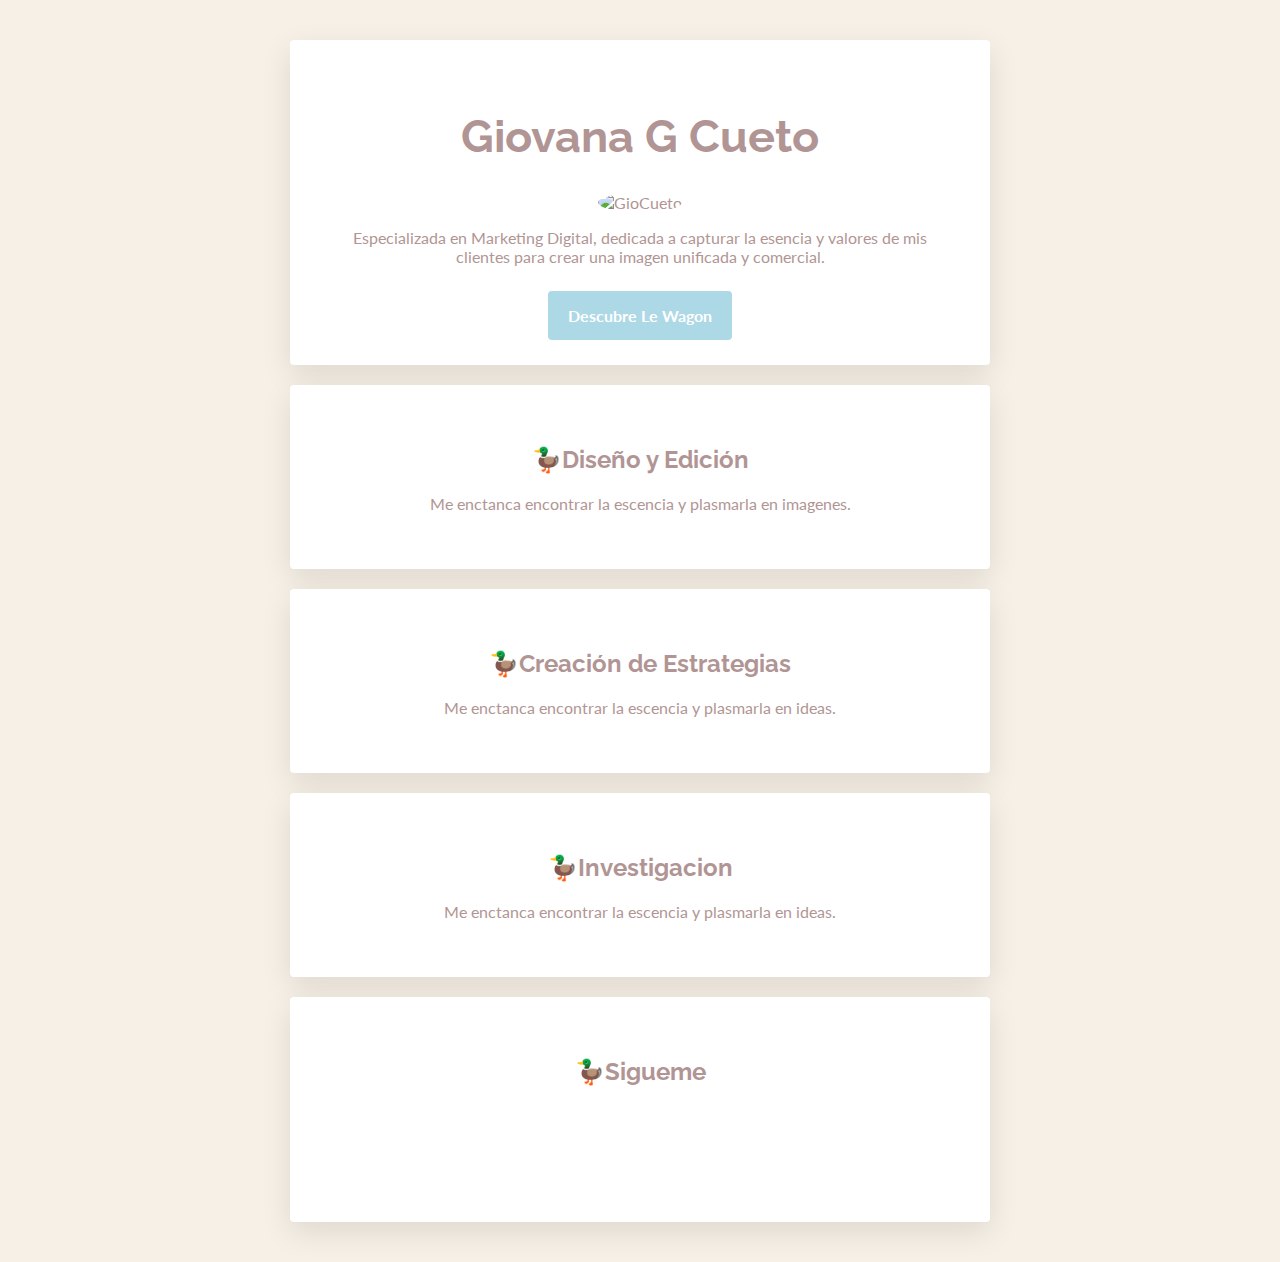
==== index.html.html @ c10c8ed6 "Add files via upload" ====
<!DOCTYPE html>
<html>


  <head>
		<title>Giovana G Cueto</title>

	  <meta name="description" content="Especializada en Marketing Digital, dedicada a capturar la esencia y valores de mis clientes para crear una imagen unificada y comercial.">

	<meta charset="utf-8">

	<link rel="preconnect" href="https://fonts.googleapis.com">

	<link rel="preconnect" href="https://fonts.gstatic.com" crossorigin>

	<link href="https://fonts.googleapis.com/css2?family=Lato:ital,wght@1,300;1,700&family=Raleway:ital,wght@0,100;1,200;1,300;1,700&display=swap" rel="stylesheet">

	<link rel="stylesheet" href="style.css">

	<script src="https://kit.fontawesome.com/3fc1132bb5.js" crossorigin="anonymous"></script>
</head>
     
<body>

<div class="container"> 
	<div class="card-white" id="introduction"> 
		<h1>Giovana G Cueto</h1> 
		<img src="images/giocueto.jpeg" class="img-circle" width="200px" alt="GioCueto">
		<p>
			Especializada en Marketing Digital, dedicada a capturar la esencia y valores de mis clientes para crear una imagen unificada y comercial.
		</p>
	    <a href="http://lewagon.com" class="btn-blue" target="blank"> Descubre Le Wagon</a>
	  </div>

	<div class="card-white">
		<h2>🦆Diseño y Edición </h2>
		<p>
		Me enctanca encontrar la escencia y plasmarla en imagenes. 
	    </p>
	</div>

	<div class="card-white">
	    <h2>🦆Creación de Estrategias </h2>
		<p>
		Me enctanca encontrar la escencia y plasmarla en ideas. 
	    </p>
	</div>

	<div class="card-white">
	    <h2>🦆Investigacion </h2>
		<p>
		Me enctanca encontrar la escencia y plasmarla en ideas. 
	    </p>
	</div>

	<div class="card-white">
	    <h2>🦆Sigueme</h2>
	    <ul class="list-inline"> 
	    	<li>
	    		<a href="http://facebook.com/giovana.g.cueto" target="blank"><i class="fa-brands fa-facebook  fa-lg" style="color: #345389;"></i></a>
	        </li>
	    	<li>
	    		<a href="https://instagram.com/giogcueto?utm_source=qr&igshid=NGExMmI2YTkyZg%3D%3D" target="blank"><i class="fa-brands fa-instagram  fa-lg" style="color: #345389;"></i></a></li>
	    	<li><a href="https://www.linkedin.com/in/giovana-garcia-cueto-117689113/" target="blank"><i class="fa-brands fa-linkedin fa-lg" style="color: #345389;"></i></a></li>
	    </ul>
	</div>
</div>

 </body>
</html>
---- style.css ----
/* Colores y Tipografias*/
body { 
	background:#F7F0E6 ;
	color: #B19594;
	font-size:18x;
	font-family: 'Lato', sans-serif;
 	}

h1 { 
	color: #B19594;
	font-family: 'Raleway', sans-serif;
	font-size:45px;
	}

h2 { 
	color: #B19594;
	font-family: 'Raleway', sans-serif;
	font-size:30;
	}

a {
  color: #B19594;
  text-decoration:none;
  transition: color 0.3s ease;
  font-weight:bold;
}
a:hover {
  color: royalblue;
  text-decoration:underline;
}

/* Class diseño*/
.container {
	width: 700px;
	margin: 40px auto;
}
@media (max-width: 960px) {
  /* For a screen < 960px, this CSS will be read */
  .container {
    width: 700px;
  }
}
@media (max-width: 720px) {
  /* For a screen < 720px, this CSS will be read */
  .container {
    width: 500px;
  }
}
@media (max-width: 540px) {
  /* For a screen < 540px, this CSS will be read */
  .container {
    width: 300px;
  }
}

.card-white {
	background-color: white;
	padding: 40px;
	box-shadow: 0px 10px 30px rgba(0, 0, 0, 0.1);
	border-radius:4px;
	margin:20px 0px;
	text-align:center;
	}

.img-circle {
	border-radius: 50%;
	}
.btn-blue {
	background-color:lightblue;
	color: white; 
	padding: 15px 20px;
	border-radius:4px;
}
.btn-blue:hover {
	background-color:black;
	color: white; 
}
.list-inline {
	list-style: none;
	padding-left: 0px; 
}
.list-inline li {
	display: inline;
	padding: 10px;
}
.list-inline i {
	font-size: 50px;
	color: rgb(230, 230, 230);
}
 .list-inline i:hover {
	color:black;
}
 
 #introduction p {
 margin-bottom: 40px;
 }
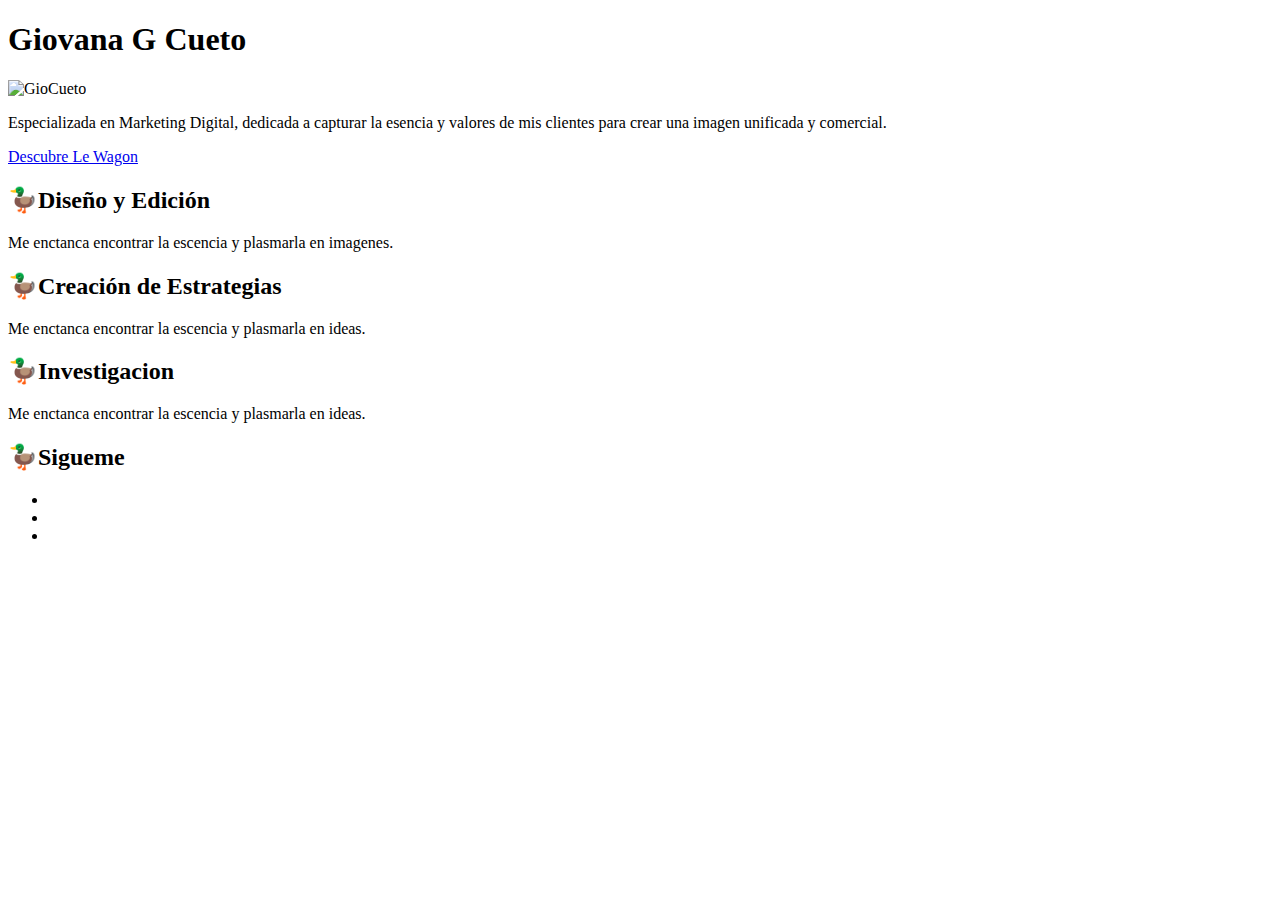
==== commit 9da828d5: "Add files via upload" ====
(no text change in the page or its own stylesheets)
